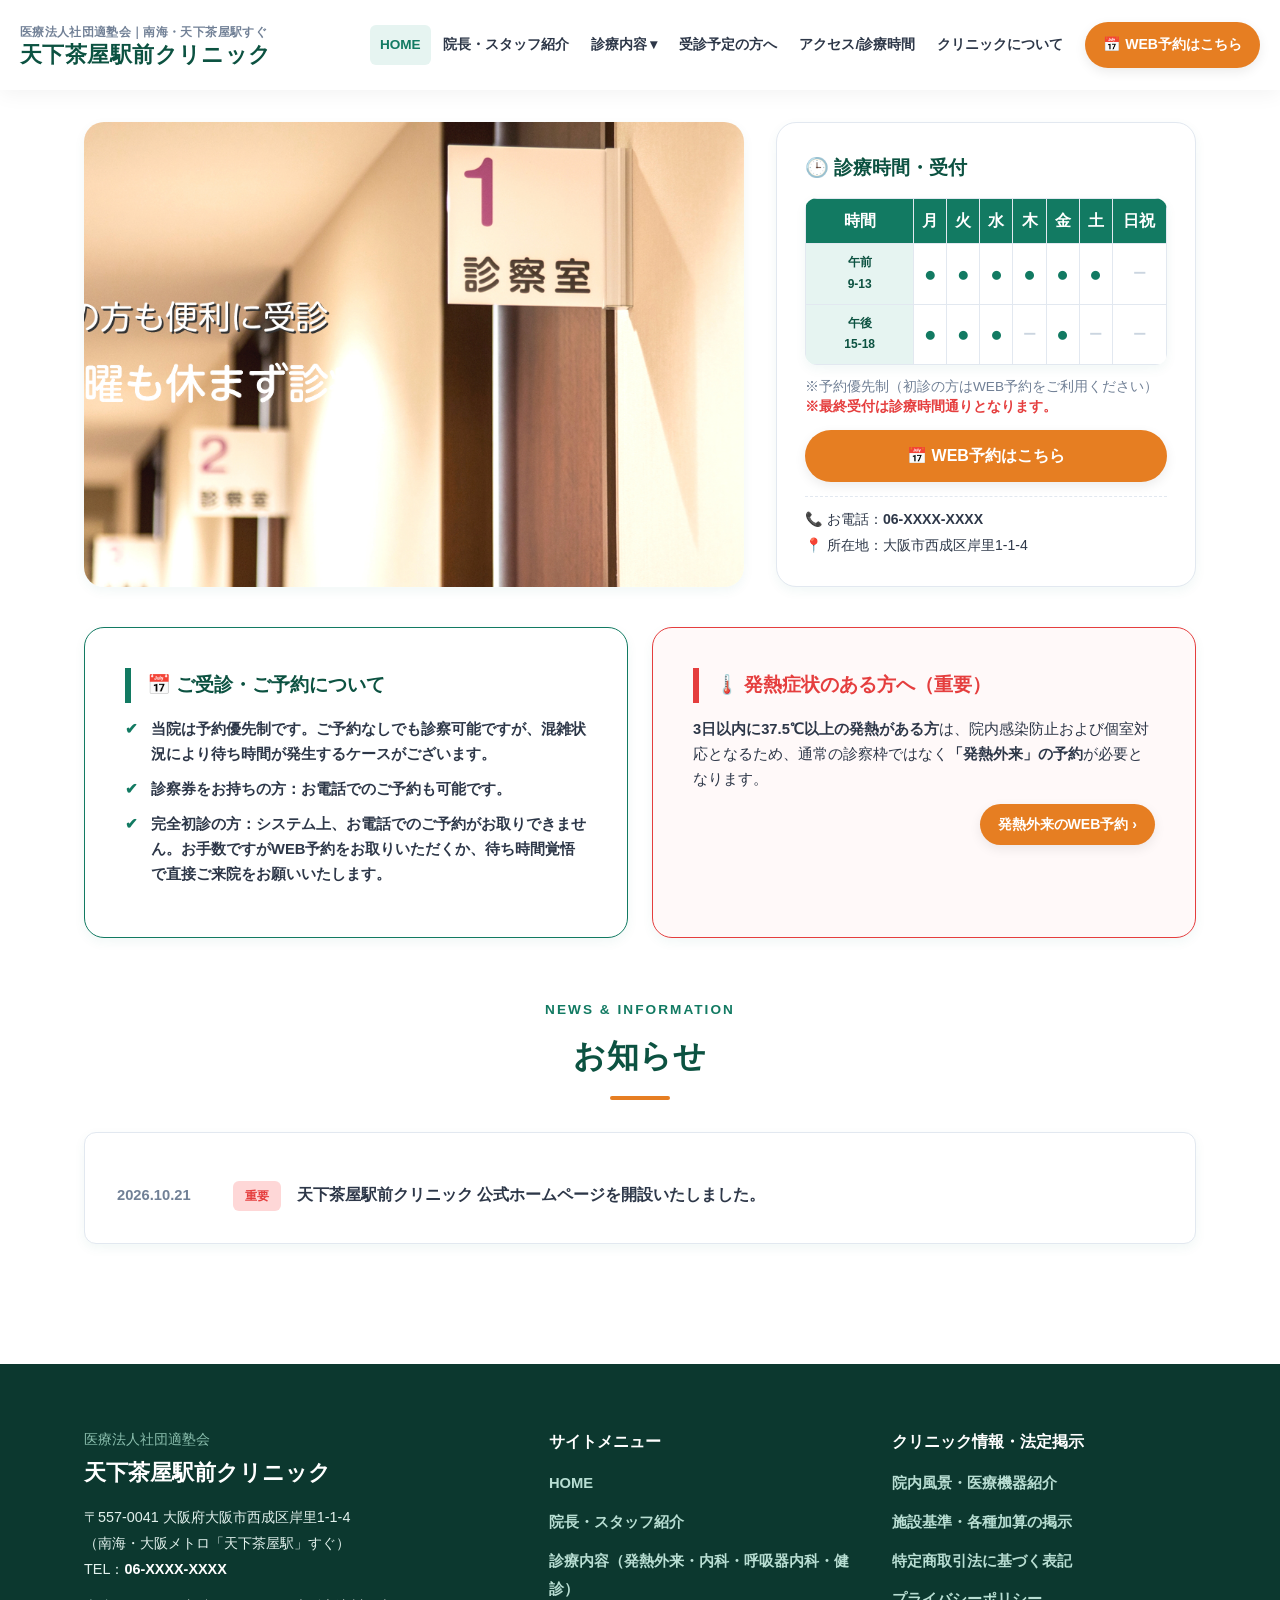
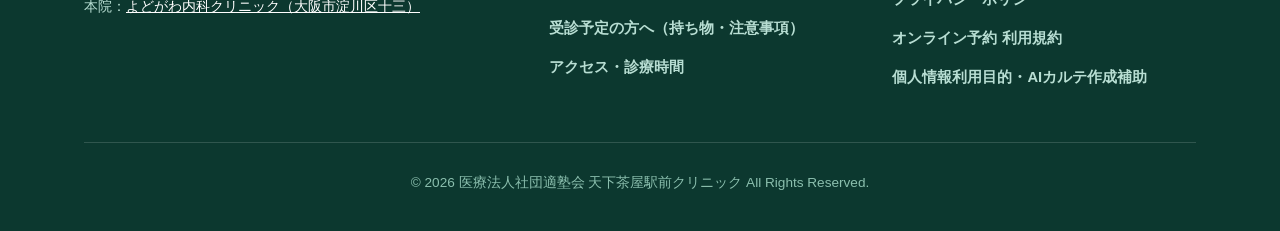
==== index.html @ 71694a51 "初回コミット" ====
<!DOCTYPE html>
<html lang="ja">
<head>
  <meta charset="UTF-8">
  <meta name="viewport" content="width=device-width, initial-scale=1.0">
  <title>天下茶屋駅前クリニック｜大阪市西成区・天下茶屋駅すぐの内科・呼吸器内科・発熱外来</title>
  <meta name="description" content="南海・大阪メトロ「天下茶屋駅」すぐの天下茶屋駅前クリニック（医療法人社団適塾会）。内科・呼吸器内科・発熱外来・生活習慣病・予防接種・健康診断に対応。WEB予約・マイナ保険証対応。">
  <link rel="stylesheet" href="style.css">
  <style>
    .hero-container {
      max-width: var(--max-width);
      margin: 0 auto;
      padding: 32px 24px 20px;
      display: grid;
      grid-template-columns: 1fr 420px;
      gap: 32px;
      align-items: stretch;
    }
    .hero-slideshow-box {
      position: relative;
      width: 100%;
      min-height: 380px;
      border-radius: var(--radius-lg);
      overflow: hidden;
      background-color: #ffffff;
      box-shadow: var(--shadow-sm);
    }
    .hero-bg-slider {
      position: absolute;
      top: 0; left: 0; width: 100%; height: 100%; z-index: 1; opacity: 1 !important;
    }
    .hero-slide {
      position: absolute; top: 0; left: 0; width: 100%; height: 100%; background-size: cover; background-position: center; opacity: 0; transition: opacity 1.2s ease-in-out;
    }
    .hero-slide.is-active { opacity: 1; }
    .hero-info-box {
      background: #fff; border: 1px solid var(--border-color); border-radius: var(--radius-lg); padding: 28px; box-shadow: var(--shadow-sm); display: flex; flex-direction: column; justify-content: space-between;
    }
    @media (max-width: 960px) {
      .hero-container { grid-template-columns: 1fr; padding: 16px 16px 10px; gap: 20px; }
      .hero-slideshow-box { min-height: 260px; }
    }
  </style>
</head>
<body>

  <!-- 共通ヘッダー -->
  <div id="common-header"></div>

  <main>
    <!-- メインビジュアル -->
    <div class="hero-container">
      <div class="hero-slideshow-box">
        <div class="hero-bg-slider" id="hero-slider">
          <div class="hero-slide is-active" style="background-image: url('images/top_image1.jpg');"></div>
          <div class="hero-slide" style="background-image: url('images/top_image2.jpg');"></div>
          <div class="hero-slide" style="background-image: url('images/top_image3.jpg');"></div>
        </div>
      </div>

      <div class="hero-info-box">
        <div class="hero-card-title" style="margin-bottom: 12px;">🕒 診療時間・受付</div>
        
        <div class="schedule-table-wrap" style="margin-bottom: 12px;">
          <table class="schedule-table" style="font-size: 0.8rem;">
            <thead>
              <tr>
                <th style="padding: 8px 4px;">時間</th>
                <th style="padding: 8px 4px;">月</th>
                <th style="padding: 8px 4px;">火</th>
                <th style="padding: 8px 4px;">水</th>
                <th style="padding: 8px 4px;">木</th>
                <th style="padding: 8px 4px;">金</th>
                <th style="padding: 8px 4px;">土</th>
                <th style="padding: 8px 4px;">日祝</th>
              </tr>
            </thead>
            <tbody>
              <tr>
                <th style="padding: 8px 4px; font-size: 0.75rem;">午前<br>9-13</th>
                <td class="schedule-open" style="padding: 6px 2px;">●</td>
                <td class="schedule-open" style="padding: 6px 2px;">●</td>
                <td class="schedule-open" style="padding: 6px 2px;">●</td>
                <td class="schedule-open" style="padding: 6px 2px;">●</td>
                <td class="schedule-open" style="padding: 6px 2px;">●</td>
                <td class="schedule-open" style="padding: 6px 2px;">●</td>
                <td class="schedule-closed" style="padding: 6px 2px;">ー</td>
              </tr>
              <tr>
                <th style="padding: 8px 4px; font-size: 0.75rem;">午後<br>15-18</th>
                <td class="schedule-open" style="padding: 6px 2px;">●</td>
                <td class="schedule-open" style="padding: 6px 2px;">●</td>
                <td class="schedule-open" style="padding: 6px 2px;">●</td>
                <td class="schedule-closed" style="padding: 6px 2px;">ー</td>
                <td class="schedule-open" style="padding: 6px 2px;">●</td>
                <td class="schedule-closed" style="padding: 6px 2px;">ー</td>
                <td class="schedule-closed" style="padding: 6px 2px;">ー</td>
              </tr>
            </tbody>
          </table>
        </div>

        <div style="font-size: 0.85rem; line-height: 1.5; color: var(--text-muted); margin-bottom: 12px;">
          ※予約優先制（初診の方はWEB予約をご利用ください）<br>
          <strong style="color: var(--danger);">※最終受付は診療時間通りとなります。</strong>
        </div>

        <!-- 予約ナビ起動ボタン -->
        <div style="margin-bottom: 14px;">
          <a href="#" class="btn btn-reserve js-open-reserve-navi" style="width: 100%; padding: 12px 0; font-size: 1rem;">📅 WEB予約はこちら</a>
        </div>

        <div style="font-size: 0.88rem; border-top: 1px dashed var(--border-color); padding-top: 10px;">
          📞 お電話：<strong class="js-tel-text">06-XXXX-XXXX</strong><br>
          📍 所在地：大阪市西成区岸里1-1-4
        </div>
      </div>
    </div>

    <!-- 重要なお知らせなど -->
    <section class="section" style="padding-bottom: 20px; padding-top: 20px;">
      <div class="container">
        <div style="display: grid; grid-template-columns: 1fr 1fr; gap: 24px;" class="grid-2">
          <div class="content-block" style="margin-bottom: 0; border-color: var(--primary);">
            <h3 style="font-size: 1.2rem; margin-bottom: 14px;">📅 ご受診・ご予約について</h3>
            <ul class="check-list" style="font-size: 0.92rem; line-height: 1.7;">
              <li>当院は<strong>予約優先制</strong>です。ご予約なしでも診察可能ですが、混雑状況により<strong>待ち時間が発生するケース</strong>がございます。</li>
              <li><strong>診察券をお持ちの方：</strong>お電話でのご予約も可能です。</li>
              <li><strong>完全初診の方：</strong>システム上、お電話でのご予約がお取りできません。お手数ですが<strong>WEB予約をお取りいただくか、待ち時間覚悟で直接ご来院</strong>をお願いいたします。</li>
            </ul>
          </div>

          <div class="content-block" style="margin-bottom: 0; border-color: var(--danger); background-color: #fff9f9;">
            <h3 style="font-size: 1.2rem; margin-bottom: 14px; color: var(--danger); border-left-color: var(--danger);">🌡️ 発熱症状のある方へ（重要）</h3>
            <p style="font-size: 0.92rem; line-height: 1.7; margin-bottom: 12px;">
              <strong>3日以内に37.5℃以上の発熱がある方</strong>は、院内感染防止および個室対応となるため、通常の診察枠ではなく<strong>「発熱外来」の予約</strong>が必要となります。
            </p>
            <div style="text-align: right;">
              <a href="#" class="btn btn-reserve js-open-reserve-navi" style="font-size: 0.88rem; padding: 8px 18px;">発熱外来のWEB予約 ›</a>
            </div>
          </div>
        </div>
      </div>
    </section>

    <!-- お知らせ一覧 -->
    <section class="section" style="padding-top: 40px; padding-bottom: 40px;">
      <div class="container">
        <div class="section-header" style="margin-bottom: 32px;">
          <span class="section-subtitle">NEWS &amp; INFORMATION</span>
          <h2 class="section-title">お知らせ</h2>
        </div>
        <div class="news-box">
          <ul class="news-list">
            <li>
              <span class="news-date">2026.10.21</span>
              <span class="news-tag important">重要</span>
              <span class="news-text">天下茶屋駅前クリニック 公式ホームページを開設いたしました。</span>
            </li>
          </ul>
        </div>
      </div>
    </section>

  </main>

  <div id="common-footer"></div>

  <script>
    document.addEventListener("DOMContentLoaded", () => {
      const slides = document.querySelectorAll(".hero-slide");
      if (slides.length === 0) return;
      let currentIndex = 0;
      setInterval(() => {
        slides[currentIndex].classList.remove("is-active");
        currentIndex = (currentIndex + 1) % slides.length;
        slides[currentIndex].classList.add("is-active");
      }, 5000);
    });
  </script>

  <script src="common.js"></script>
</body>
</html>
---- style.css ----
@charset "UTF-8";

/* ===================================================
   ★ カラー・基本変数の設定
=================================================== */
:root {
  --primary: #127a62;        /* メイン：洗練されたメディカルグリーン */
  --primary-dark: #0c5241;   /* メイン（濃） */
  --primary-light: #e6f4f1;  /* メイン（薄）：背景アクセント */
  --accent: #e67e22;         /* アクセント：WEB予約等のオレンジ */
  --accent-dark: #cf6d17;
  --text-main: #2d3748;      /* 基本文字色 */
  --text-muted: #718096;     /* 補足文字色 */
  --bg-body: #ffffff;
  --bg-gray: #f7fafc;
  --border-color: #e2e8f0;
  --danger: #e53e3e;         
  --shadow-sm: 0 4px 12px rgba(18, 122, 98, 0.06);
  --shadow-md: 0 10px 25px rgba(18, 122, 98, 0.1);
  --radius-md: 12px;
  --radius-lg: 20px;
  --max-width: 1160px;
  --header-height: 90px;
}

/* ===================================================
   リセット・基本タイポグラフィ
=================================================== */
*, *::before, *::after {
  box-sizing: border-box;
  margin: 0;
  padding: 0;
}

html {
  scroll-behavior: smooth;
  scroll-padding-top: calc(var(--header-height) + 20px);
  font-size: 16px;
}

body {
  font-family: "Hiragino Kaku Gothic ProN", "Hiragino Sans", "Yu Gothic", "Meiryo", sans-serif;
  color: var(--text-main);
  background-color: var(--bg-body);
  line-height: 1.8;
  -webkit-font-smoothing: antialiased;
}

a {
  color: var(--primary);
  text-decoration: none;
  transition: all 0.25s ease;
}

a:hover {
  color: var(--primary-dark);
}

ul, ol {
  list-style: none;
}

img {
  max-width: 100%;
  height: auto;
  vertical-align: middle;
}

.container {
  max-width: var(--max-width);
  margin: 0 auto;
  padding: 0 24px;
}

.section {
  padding: 80px 0;
}

.section-gray {
  background-color: var(--bg-gray);
}

/* セクション見出し */
.section-header {
  text-align: center;
  margin-bottom: 56px;
}

.section-title {
  font-size: 2rem;
  font-weight: 800;
  color: var(--primary-dark);
  letter-spacing: 0.03em;
  display: inline-block;
  position: relative;
  padding-bottom: 14px;
}

.section-title::after {
  content: "";
  position: absolute;
  bottom: 0;
  left: 50%;
  transform: translateX(-50%);
  width: 60px;
  height: 4px;
  background-color: var(--accent);
  border-radius: 2px;
}

.section-subtitle {
  display: block;
  font-size: 0.85rem;
  color: var(--primary);
  font-weight: 700;
  letter-spacing: 0.15em;
  margin-bottom: 6px;
  text-transform: uppercase;
}

/* 下層ページ用 ページヒーロー */
.page-hero {
  background: linear-gradient(135deg, #127a62 0%, #0c5241 100%);
  color: #fff;
  padding: 56px 0;
  text-align: center;
  box-shadow: inset 0 -10px 20px rgba(0,0,0,0.05);
}

.page-hero-title {
  font-size: 2.25rem;
  font-weight: 800;
  margin-bottom: 10px;
  letter-spacing: 0.02em;
}

.page-hero-lead {
  color: #e6f4f1;
  font-size: 1rem;
}

/* パンくずリスト */
.breadcrumb {
  background-color: var(--bg-gray);
  padding: 12px 0;
  font-size: 0.88rem;
  border-bottom: 1px solid var(--border-color);
}

.breadcrumb-list {
  display: flex;
  flex-wrap: wrap;
  gap: 8px;
  color: var(--text-muted);
}

.breadcrumb-list li + li::before {
  content: "›";
  margin-right: 8px;
  color: #cbd5e0;
}

/* ===================================================
   リッチヘッダー＆ナビゲーション（文字サイズ・折り返し調整済）
=================================================== */
.site-header {
  position: sticky;
  top: 0;
  z-index: 1000;
  background-color: rgba(255, 255, 255, 0.98);
  box-shadow: 0 4px 20px rgba(0, 0, 0, 0.05);
  height: var(--header-height);
  display: flex;
  align-items: center;
}

.header-inner {
  max-width: 1320px;
  margin: 0 auto;
  padding: 0 20px;
  width: 100%;
  display: flex;
  align-items: center;
  justify-content: space-between;
}

.site-logo a {
  display: flex;
  flex-direction: column;
}

.logo-sub {
  font-size: 0.72rem;
  color: var(--text-muted);
  font-weight: 600;
  letter-spacing: 0.03em;
  white-space: nowrap;
}

.logo-main {
  font-size: 1.35rem;
  font-weight: 800;
  color: var(--primary-dark);
  letter-spacing: 0.02em;
  line-height: 1.2;
  white-space: nowrap;
}

.header-nav {
  display: flex;
  align-items: center;
  gap: 12px;
}

.nav-list {
  display: flex;
  align-items: center;
  gap: 2px;
}

.nav-item {
  position: relative;
}

/* メニュー文字サイズ調整・折り返し防止 */
.nav-link {
  display: block;
  padding: 8px 10px;
  color: var(--text-main);
  font-weight: 700;
  font-size: 0.85rem;
  border-radius: 6px;
  white-space: nowrap; /* 変なところで折り返さないように固定 */
}

.nav-link:hover,
.nav-link.active {
  color: var(--primary);
  background-color: var(--primary-light);
}

/* ドロップダウンメニュー */
.dropdown-menu {
  position: absolute;
  top: 100%;
  left: 0;
  background: #fff;
  min-width: 200px;
  box-shadow: var(--shadow-md);
  border-radius: var(--radius-md);
  border: 1px solid var(--border-color);
  padding: 10px 0;
  opacity: 0;
  visibility: hidden;
  transform: translateY(10px);
  transition: all 0.25s ease;
  z-index: 100;
}

.nav-item:hover .dropdown-menu {
  opacity: 1;
  visibility: visible;
  transform: translateY(0);
}

.dropdown-menu li a {
  display: block;
  padding: 10px 18px;
  font-size: 0.88rem;
  color: var(--text-main);
  font-weight: 600;
  white-space: nowrap;
}

.dropdown-menu li a:hover {
  background-color: var(--primary-light);
  color: var(--primary);
}

/* ヘッダー右側ボタン（背景色を白以外にして区別） */
.header-cta {
  display: flex;
  align-items: center;
  gap: 8px;
}

.btn {
  display: inline-flex;
  align-items: center;
  justify-content: center;
  gap: 6px;
  padding: 10px 18px;
  border-radius: 50px;
  font-weight: 700;
  font-size: 0.88rem;
  cursor: pointer;
  border: none;
  text-align: center;
  transition: all 0.25s ease;
  box-shadow: 0 4px 12px rgba(0,0,0,0.08);
  white-space: nowrap;
}

.btn-reserve {
  background-color: var(--accent);
  color: #fff !important;
}

.btn-reserve:hover {
  background-color: var(--accent-dark);
  transform: translateY(-2px);
  box-shadow: 0 6px 16px rgba(230, 126, 34, 0.3);
}

.btn-primary {
  background-color: var(--primary);
  color: #fff !important;
}

.btn-primary:hover {
  background-color: var(--primary-dark);
  transform: translateY(-2px);
}

.btn-outline {
  /* ご要望を反映し、背景を薄いグリーンにしてヘッダー内でしっかりボタンと分かるように変更 */
  background-color: var(--primary-light);
  color: var(--primary-dark) !important;
  border: 1px solid var(--primary);
  box-shadow: none;
}

.btn-outline:hover {
  background-color: var(--primary);
  color: #fff !important;
}

/* ハンバーガーボタン（スマホ用） */
.hamburger {
  display: none;
  background: none;
  border: none;
  cursor: pointer;
  width: 48px;
  height: 48px;
  position: relative;
  z-index: 1100;
}

.hamburger span {
  display: block;
  width: 28px;
  height: 3px;
  background-color: var(--primary-dark);
  margin: 6px auto;
  transition: all 0.3s ease;
  border-radius: 2px;
}

.hamburger.is-active span:nth-child(1) {
  transform: translateY(9px) rotate(45deg);
}
.hamburger.is-active span:nth-child(2) {
  opacity: 0;
}
.hamburger.is-active span:nth-child(3) {
  transform: translateY(-9px) rotate(-45deg);
}

/* ===================================================
   スライドショー付きヒーローセクション
=================================================== */
.hero-slideshow {
  background: linear-gradient(135deg, #f0f7f5 0%, #e1f1ec 100%);
  padding: 80px 0;
  position: relative;
  overflow: hidden;
  border-bottom: 1px solid var(--border-color);
}

.hero-slideshow .hero-inner {
  position: relative;
  z-index: 2;
  display: grid;
  grid-template-columns: 1.2fr 0.8fr;
  gap: 48px;
  align-items: center;
}

/* 背景スライドショーコンテナ */
.hero-bg-slider {
  position: absolute;
  top: 0;
  left: 0;
  width: 100%;
  height: 100%;
  z-index: 1;
  opacity: 0.2;
}

.hero-slide {
  position: absolute;
  top: 0;
  left: 0;
  width: 100%;
  height: 100%;
  background-size: cover;
  background-position: center;
  opacity: 0;
  transition: opacity 1.2s ease-in-out;
}

.hero-slide.is-active {
  opacity: 1;
}

.hero-badge {
  display: inline-flex;
  align-items: center;
  gap: 6px;
  background-color: var(--primary);
  color: #fff;
  padding: 6px 16px;
  border-radius: 50px;
  font-size: 0.88rem;
  font-weight: 700;
  margin-bottom: 20px;
  box-shadow: var(--shadow-sm);
}

.hero-title {
  font-size: 2.6rem;
  line-height: 1.3;
  color: var(--primary-dark);
  font-weight: 800;
  margin-bottom: 20px;
}

.hero-lead {
  font-size: 1.1rem;
  color: var(--text-main);
  margin-bottom: 32px;
}

.hero-buttons {
  display: flex;
  flex-wrap: wrap;
  gap: 16px;
}

.hero-card {
  background: #fff;
  padding: 32px;
  border-radius: var(--radius-lg);
  box-shadow: var(--shadow-md);
  border-top: 6px solid var(--accent);
}

.hero-card-title {
  font-size: 1.2rem;
  font-weight: 800;
  color: var(--primary-dark);
  margin-bottom: 14px;
  display: flex;
  align-items: center;
  gap: 10px;
}

/* ===================================================
   お知らせボックス
=================================================== */
.news-box {
  background: #fff;
  border: 1px solid var(--border-color);
  border-radius: var(--radius-md);
  padding: 32px;
  box-shadow: var(--shadow-sm);
}

.news-list li {
  display: flex;
  flex-wrap: wrap;
  align-items: baseline;
  gap: 16px;
  padding: 16px 0;
  border-bottom: 1px solid var(--border-color);
}

.news-list li:last-child {
  border-bottom: none;
  padding-bottom: 0;
}

.news-date {
  font-weight: 700;
  color: var(--text-muted);
  font-size: 0.92rem;
  min-width: 100px;
}

.news-tag {
  font-size: 0.78rem;
  font-weight: 700;
  padding: 4px 12px;
  border-radius: 6px;
  background-color: var(--primary-light);
  color: var(--primary-dark);
}

.news-tag.important {
  background-color: #fed7d7;
  color: var(--danger);
}

.news-text {
  flex: 1;
  min-width: 260px;
  font-weight: 600;
}

/* ===================================================
   カードグリッド
=================================================== */
.grid-3 {
  display: grid;
  grid-template-columns: repeat(3, 1fr);
  gap: 28px;
}

.grid-2 {
  display: grid;
  grid-template-columns: repeat(2, 1fr);
  gap: 32px;
}

.card {
  background: #fff;
  border-radius: var(--radius-md);
  border: 1px solid var(--border-color);
  padding: 32px 28px;
  box-shadow: var(--shadow-sm);
  transition: transform 0.3s ease, box-shadow 0.3s ease;
  display: flex;
  flex-direction: column;
  justify-content: space-between;
}

.card:hover {
  transform: translateY(-6px);
  box-shadow: var(--shadow-md);
  border-color: var(--primary);
}

.card-icon {
  width: 60px;
  height: 60px;
  border-radius: 16px;
  background-color: var(--primary-light);
  color: var(--primary);
  display: flex;
  align-items: center;
  justify-content: center;
  font-size: 1.8rem;
  margin-bottom: 20px;
}

.card-title {
  font-size: 1.25rem;
  font-weight: 800;
  color: var(--primary-dark);
  margin-bottom: 12px;
}

.card-text {
  font-size: 0.95rem;
  color: var(--text-muted);
  margin-bottom: 24px;
}

/* ===================================================
   診療時間テーブル
=================================================== */
.schedule-table-wrap {
  overflow-x: auto;
  border-radius: var(--radius-md);
  box-shadow: var(--shadow-sm);
}

.schedule-table {
  width: 100%;
  border-collapse: collapse;
  background: #fff;
  text-align: center;
}

.schedule-table th,
.schedule-table td {
  border: 1px solid var(--border-color);
  padding: 16px 12px;
}

.schedule-table thead th {
  background-color: var(--primary);
  color: #fff;
  font-weight: 700;
  font-size: 1rem;
}

.schedule-table tbody th {
  background-color: var(--primary-light);
  color: var(--primary-dark);
  font-weight: 700;
  width: 30%;
}

.schedule-open {
  color: var(--primary);
  font-weight: 900;
  font-size: 1.3rem;
}

.schedule-closed {
  color: #cbd5e0;
  font-weight: 600;
}

.schedule-note {
  margin-top: 16px;
  font-size: 0.92rem;
  background: #fff;
  padding: 18px 22px;
  border-radius: var(--radius-md);
  border: 1px solid var(--border-color);
  border-left: 5px solid var(--primary);
  box-shadow: var(--shadow-sm);
}

/* ===================================================
   ページ内目次
=================================================== */
.toc-box {
  background: linear-gradient(135deg, var(--primary-light) 0%, #d4ede6 100%);
  border: 1px solid var(--border-color);
  border-radius: var(--radius-lg);
  padding: 32px;
  margin-bottom: 56px;
  box-shadow: var(--shadow-sm);
}

.toc-title {
  font-weight: 800;
  color: var(--primary-dark);
  margin-bottom: 16px;
  font-size: 1.15rem;
}

.toc-list {
  display: grid;
  grid-template-columns: repeat(auto-fit, minmax(260px, 1fr));
  gap: 12px 24px;
}

.toc-list a {
  display: flex;
  align-items: center;
  gap: 10px;
  background: #fff;
  padding: 12px 18px;
  border-radius: 8px;
  font-weight: 700;
  font-size: 0.95rem;
  border: 1px solid var(--border-color);
  box-shadow: 0 2px 5px rgba(0,0,0,0.02);
}

.toc-list a:hover {
  background: var(--primary);
  color: #fff;
  border-color: var(--primary);
}

/* ===================================================
   コンテンツブロック＆タブUI
=================================================== */
.content-block {
  background: #fff;
  border: 1px solid var(--border-color);
  border-radius: var(--radius-lg);
  padding: 40px;
  margin-bottom: 36px;
  box-shadow: var(--shadow-sm);
}

.content-block h3 {
  font-size: 1.45rem;
  color: var(--primary-dark);
  border-left: 6px solid var(--primary);
  padding-left: 16px;
  margin-bottom: 24px;
}

.content-block h4 {
  font-size: 1.12rem;
  color: var(--primary);
  margin: 24px 0 10px;
  font-weight: 700;
}

.check-list li {
  position: relative;
  padding-left: 26px;
  margin-bottom: 10px;
  font-weight: 600;
}

.check-list li::before {
  content: "✔";
  position: absolute;
  left: 0;
  color: var(--primary);
  font-weight: bold;
}

/* タブUI */
.legal-tabs-nav {
  display: flex;
  flex-wrap: wrap;
  gap: 10px;
  margin-bottom: 28px;
}

.legal-tab-btn {
  flex: 1;
  min-width: 180px;
  padding: 14px 16px;
  background: #fff;
  border: 2px solid var(--border-color);
  border-radius: 10px;
  font-weight: 700;
  font-size: 0.92rem;
  color: var(--text-main);
  cursor: pointer;
  transition: all 0.25s ease;
  box-shadow: var(--shadow-sm);
}

.legal-tab-btn:hover {
  border-color: var(--primary);
  color: var(--primary);
}

.legal-tab-btn.is-active {
  background-color: var(--primary);
  border-color: var(--primary);
  color: #fff;
}

.legal-tab-panel {
  display: none;
  background: #fff;
  border: 1px solid var(--border-color);
  border-radius: var(--radius-lg);
  padding: 40px;
  box-shadow: var(--shadow-sm);
}

.legal-tab-panel.is-active {
  display: block;
}

.legal-item {
  padding-bottom: 24px;
  margin-bottom: 24px;
  border-bottom: 1px solid var(--border-color);
}

.legal-item:last-child {
  border-bottom: none;
  margin-bottom: 0;
  padding-bottom: 0;
}

.legal-item h4 {
  font-size: 1.1rem;
  color: var(--primary-dark);
  background: var(--primary-light);
  padding: 10px 16px;
  border-radius: 8px;
  margin-bottom: 12px;
}

/* ダミー画像プレースホルダー */
.img-placeholder {
  background: linear-gradient(135deg, var(--primary-light) 0%, #ccebe3 100%);
  border: 2px dashed #7bbcae;
  border-radius: var(--radius-md);
  min-height: 240px;
  display: flex;
  flex-direction: column;
  align-items: center;
  justify-content: center;
  color: var(--primary-dark);
  padding: 24px;
  text-align: center;
  overflow: hidden;
  box-shadow: inset 0 2px 8px rgba(0,0,0,0.03);
}

/* Google Map */
.map-wrap {
  width: 100%;
  height: 400px;
  border-radius: var(--radius-md);
  overflow: hidden;
  border: 1px solid var(--border-color);
  box-shadow: var(--shadow-sm);
}

.map-wrap iframe {
  width: 100%;
  height: 100%;
  border: 0;
}

/* ===================================================
   フッター
=================================================== */
.site-footer {
  background-color: #0c382f;
  color: #e2f1ed;
  padding: 64px 0 36px;
  margin-top: 80px;
}

.footer-grid {
  display: grid;
  grid-template-columns: 1.4fr 1fr 1fr;
  gap: 40px;
  margin-bottom: 40px;
}

.footer-title {
  font-size: 1.4rem;
  font-weight: 800;
  color: #fff;
  margin-bottom: 12px;
}

.footer-links li {
  margin-bottom: 10px;
}

.footer-links a {
  color: #b8ded3;
  font-size: 0.92rem;
  font-weight: 600;
}

.footer-links a:hover {
  color: #fff;
  text-decoration: underline;
}

.footer-bottom {
  border-top: 1px solid rgba(255, 255, 255, 0.15);
  padding-top: 28px;
  text-align: center;
  font-size: 0.85rem;
  color: #8bbfae;
}

/* ===================================================
   スマホ用 下部固定バー（2分割：電話・WEB予約）
=================================================== */
.mobile-fixed-bar {
  display: none;
  position: fixed;
  bottom: 0;
  left: 0;
  width: 100%;
  z-index: 1050;
  background: #fff;
  box-shadow: 0 -4px 20px rgba(0, 0, 0, 0.15);
  grid-template-columns: repeat(2, 1fr);
  height: 68px;
}

.mobile-bar-btn {
  display: flex;
  flex-direction: column;
  align-items: center;
  justify-content: center;
  font-size: 0.85rem;
  font-weight: 800;
  color: #fff !important;
  text-align: center;
  line-height: 1.2;
}

.mobile-bar-tel {
  background-color: var(--primary);
}
.mobile-bar-reserve {
  background-color: var(--accent);
}

.mobile-bar-icon {
  font-size: 1.25rem;
  margin-bottom: 2px;
}

/* ===================================================
   レスポンシブ設定
=================================================== */
@media (max-width: 960px) {
  .hamburger {
    display: block;
  }

  .header-cta-desktop {
    display: none;
  }

  .header-nav {
    position: fixed;
    top: var(--header-height);
    left: 0;
    width: 100%;
    height: calc(100vh - var(--header-height));
    background: #fff;
    flex-direction: column;
    align-items: stretch;
    padding: 28px 24px 100px;
    overflow-y: auto;
    transform: translateX(100%);
    transition: transform 0.3s ease;
    box-shadow: -6px 0 20px rgba(0, 0, 0, 0.1);
  }

  .header-nav.is-open {
    transform: translateX(0);
  }

  .nav-list {
    flex-direction: column;
    align-items: stretch;
    gap: 0;
  }

  .nav-link {
    padding: 16px 12px;
    border-bottom: 1px solid var(--border-color);
    border-radius: 0;
    font-size: 1.05rem;
    white-space: normal;
  }

  .dropdown-menu {
    position: static;
    opacity: 1;
    visibility: visible;
    transform: none;
    box-shadow: none;
    border: none;
    background: var(--bg-gray);
    padding-left: 20px;
  }

  .hero-slideshow .hero-inner,
  .grid-3,
  .grid-2,
  .footer-grid,
  .staff-grid {
    grid-template-columns: 1fr;
  }

  .hero-slideshow {
    padding: 50px 0;
  }

  .hero-title {
    font-size: 2rem;
  }

  .section {
    padding: 60px 0;
  }

  .content-block,
  .legal-tab-panel {
    padding: 28px 20px;
  }

  .mobile-fixed-bar {
    display: grid;
  }

  body {
    padding-bottom: 68px;
  }
}

/* ===================================================
   予約ナビモーダル用 スタイリッシュボタン
=================================================== */
.navi-option-btn {
  display: block;
  width: 100%;
  padding: 18px 24px;
  background-color: #ffffff;
  border: 1px solid #cbd5e0;
  border-radius: 12px;
  font-weight: 700;
  font-size: 1.05rem;
  color: #2d3748;
  text-align: left;
  cursor: pointer;
  transition: all 0.25s cubic-bezier(0.16, 1, 0.3, 1);
  box-shadow: 0 2px 8px rgba(0, 0, 0, 0.02);
}

.navi-option-btn:hover {
  background-color: #127a62; /* ポイントすると綺麗なメディカルグリーンに変化 */
  border-color: #127a62;
  color: #ffffff;
  transform: translateY(-3px); /* フワッと浮き上がる */
  box-shadow: 0 10px 20px rgba(18, 122, 98, 0.2);
}

.navi-option-btn.primary {
  background-color: #e6f4f1;
  border-color: #127a62;
  color: #0c5241;
}

.navi-option-btn.primary:hover {
  background-color: #127a62;
  color: #ffffff;
}
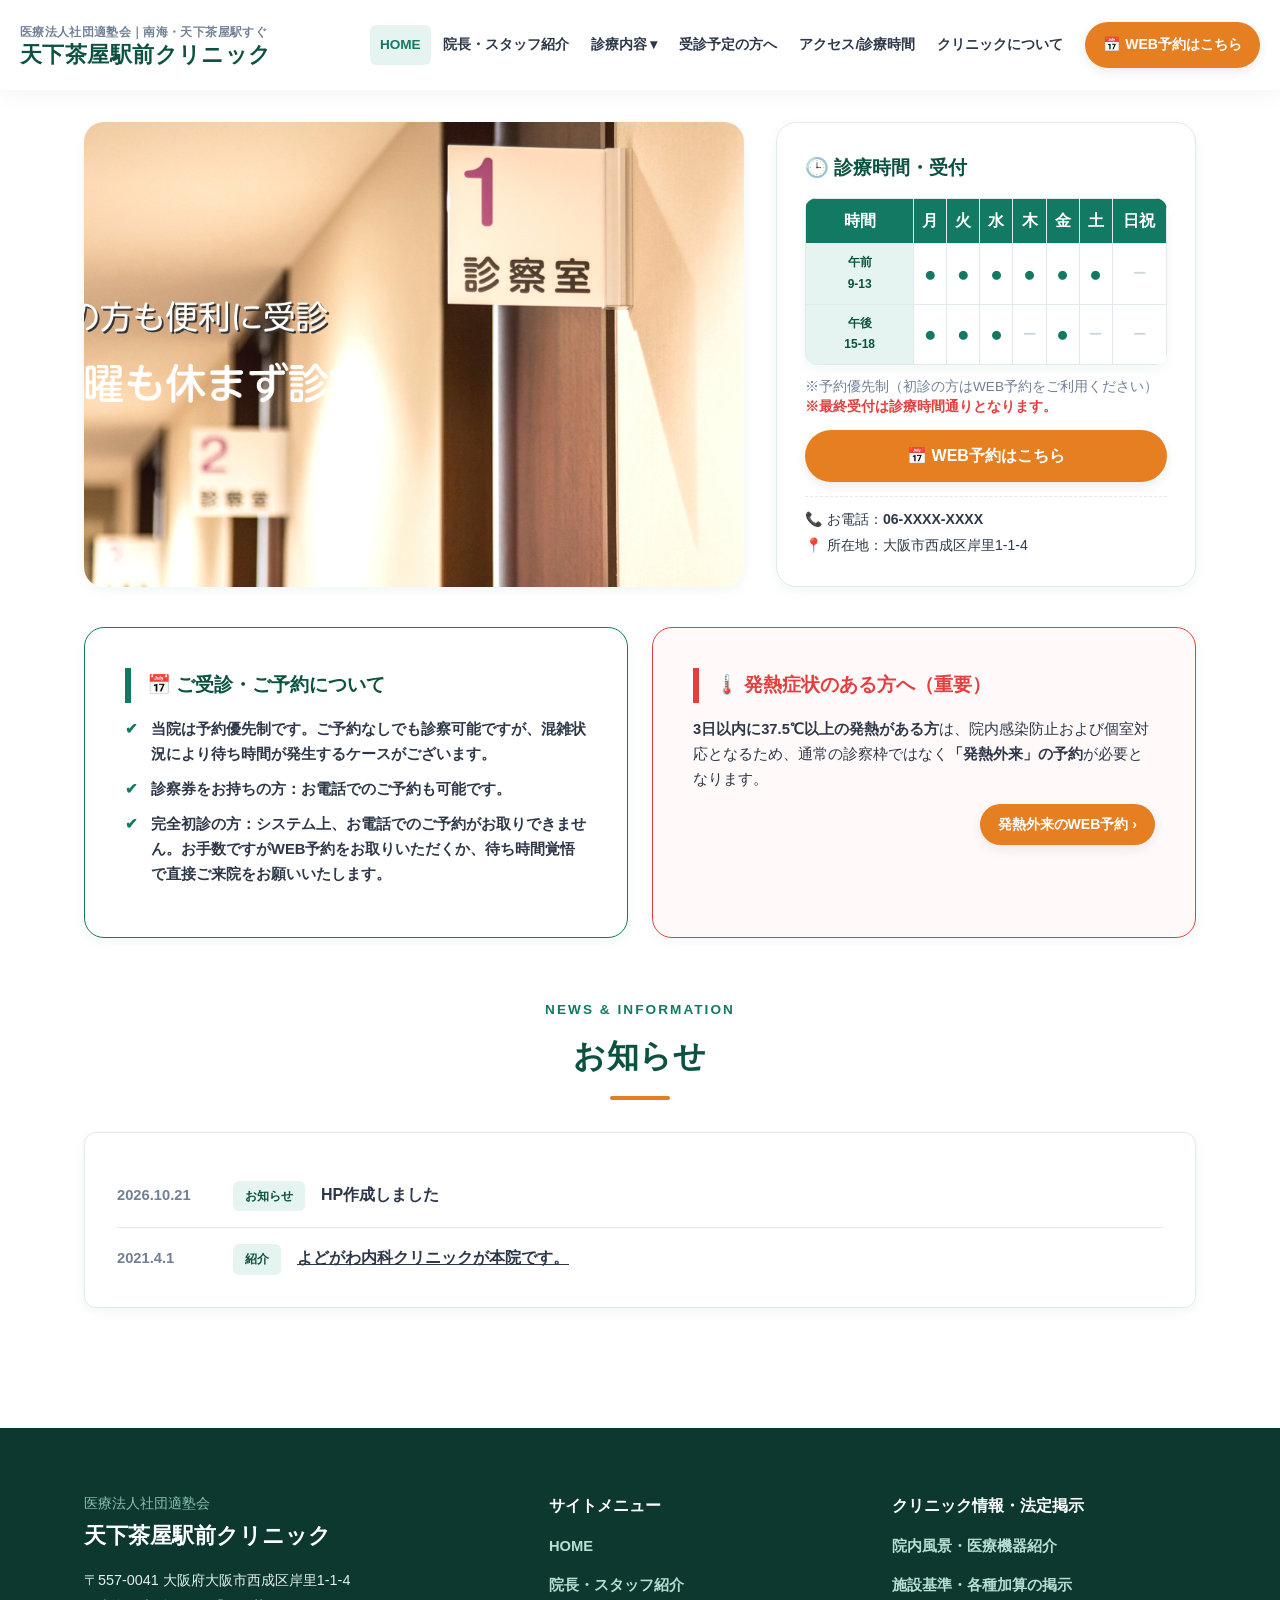
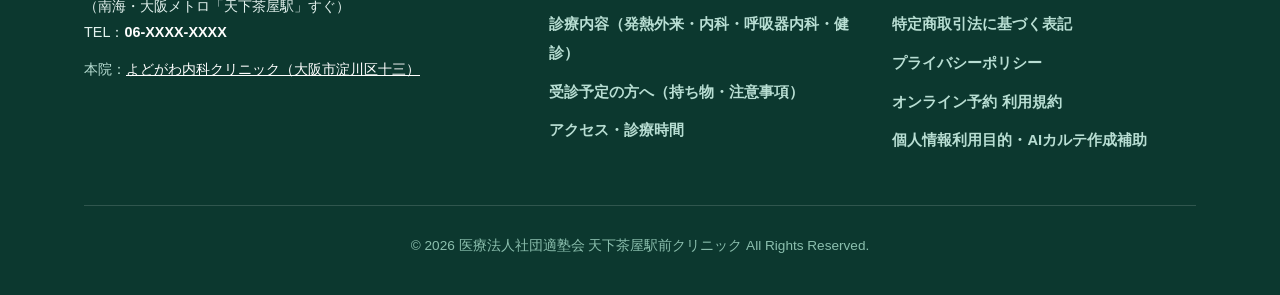
==== commit 93d2ceee: "2026年10月21日の時点で暫定" ====
--- a/index.html
+++ b/index.html
@@ -143,7 +143,7 @@
       </div>
     </section>
 
-    <!-- お知らせ一覧 -->
+    <!-- お知らせ一覧（CSVから自動読み込み） -->
     <section class="section" style="padding-top: 40px; padding-bottom: 40px;">
       <div class="container">
         <div class="section-header" style="margin-bottom: 32px;">
@@ -151,12 +151,8 @@
           <h2 class="section-title">お知らせ</h2>
         </div>
         <div class="news-box">
-          <ul class="news-list">
-            <li>
-              <span class="news-date">2026.10.21</span>
-              <span class="news-tag important">重要</span>
-              <span class="news-text">天下茶屋駅前クリニック 公式ホームページを開設いたしました。</span>
-            </li>
+          <ul class="news-list" id="news-list-container">
+            <li><span class="news-text" style="text-align: center; color: var(--text-muted);">読み込み中...</span></li>
           </ul>
         </div>
       </div>
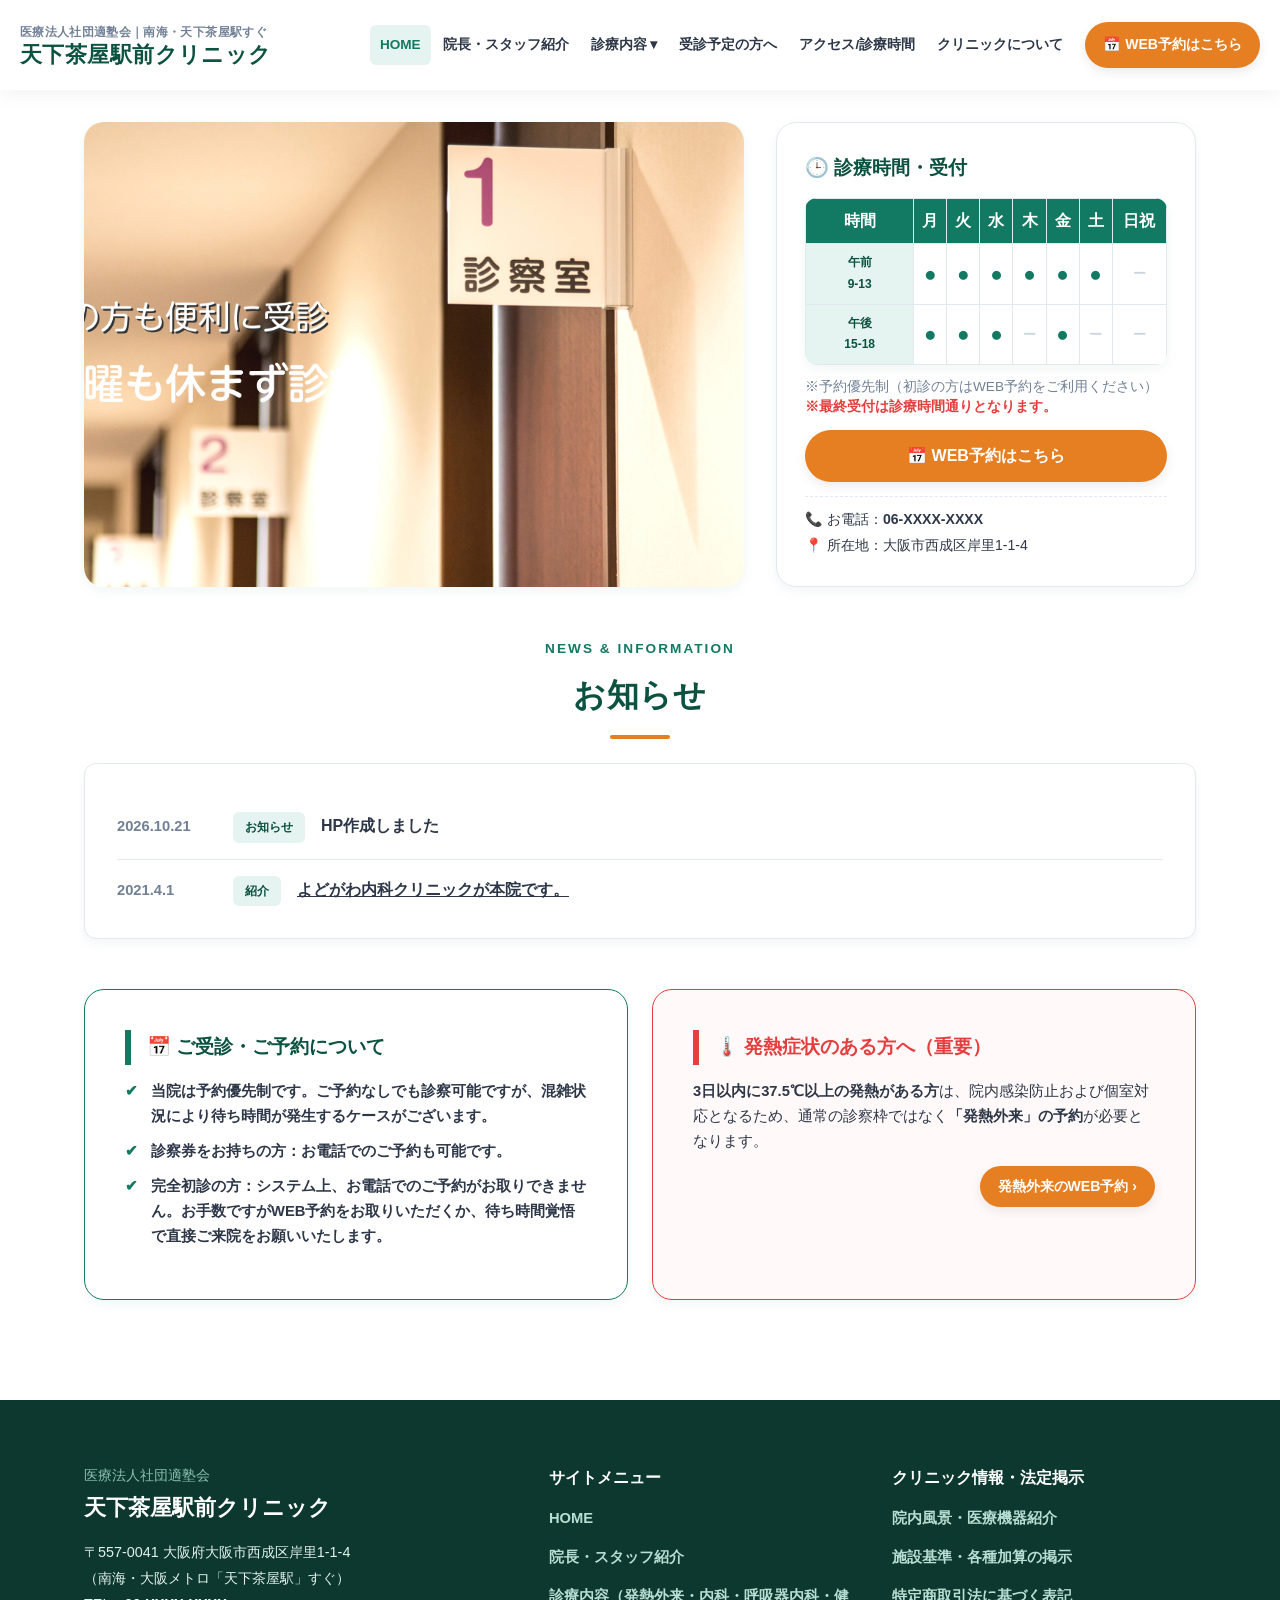
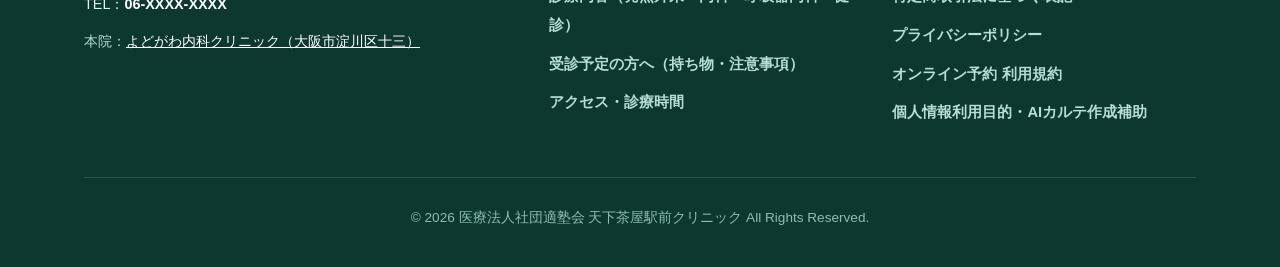
==== commit 1cbef33b: "スマホ表示修正" ====
--- a/index.html
+++ b/index.html
@@ -39,6 +39,10 @@
     @media (max-width: 960px) {
       .hero-container { grid-template-columns: 1fr; padding: 16px 16px 10px; gap: 20px; }
       .hero-slideshow-box { min-height: 260px; }
+      /* スマホ版のときだけフッター（濃い緑色の部分）を非表示にする */
+      .site-footer {
+        display: none !important;
+      }
     }
   </style>
 </head>
@@ -48,7 +52,7 @@
   <div id="common-header"></div>
 
   <main>
-    <!-- メインビジュアル -->
+    <!-- メインビジュアル（画像部分） -->
     <div class="hero-container">
       <div class="hero-slideshow-box">
         <div class="hero-bg-slider" id="hero-slider">
@@ -58,6 +62,7 @@
         </div>
       </div>
 
+      <!-- 右側のサイドエリア（スマホでは画像の下に配置されます） -->
       <div class="hero-info-box">
         <div class="hero-card-title" style="margin-bottom: 12px;">🕒 診療時間・受付</div>
         
@@ -117,10 +122,25 @@
       </div>
     </div>
 
-    <!-- 重要なお知らせなど -->
+    <!-- お知らせ一覧（画像の下・診療時間の上に配置） -->
+    <section class="section" style="padding-top: 30px; padding-bottom: 30px;">
+      <div class="container">
+        <div class="section-header" style="margin-bottom: 24px;">
+          <span class="section-subtitle">NEWS &amp; INFORMATION</span>
+          <h2 class="section-title">お知らせ</h2>
+        </div>
+        <div class="news-box">
+          <ul class="news-list" id="news-list-container">
+            <li><span class="news-text" style="text-align: center; color: var(--text-muted);">読み込み中...</span></li>
+          </ul>
+        </div>
+      </div>
+    </section>
+
+    <!-- ご受診・ご予約について ＆ 発熱症状のある方へ（PCでは横並び、スマホでは縦並びに自動切替） -->
     <section class="section" style="padding-bottom: 20px; padding-top: 20px;">
       <div class="container">
-        <div style="display: grid; grid-template-columns: 1fr 1fr; gap: 24px;" class="grid-2">
+        <div class="grid-2" style="gap: 24px;">
           <div class="content-block" style="margin-bottom: 0; border-color: var(--primary);">
             <h3 style="font-size: 1.2rem; margin-bottom: 14px;">📅 ご受診・ご予約について</h3>
             <ul class="check-list" style="font-size: 0.92rem; line-height: 1.7;">
@@ -143,23 +163,9 @@
       </div>
     </section>
 
-    <!-- お知らせ一覧（CSVから自動読み込み） -->
-    <section class="section" style="padding-top: 40px; padding-bottom: 40px;">
-      <div class="container">
-        <div class="section-header" style="margin-bottom: 32px;">
-          <span class="section-subtitle">NEWS &amp; INFORMATION</span>
-          <h2 class="section-title">お知らせ</h2>
-        </div>
-        <div class="news-box">
-          <ul class="news-list" id="news-list-container">
-            <li><span class="news-text" style="text-align: center; color: var(--text-muted);">読み込み中...</span></li>
-          </ul>
-        </div>
-      </div>
-    </section>
-
   </main>
 
+  <!-- 共通フッター（スマホではCSSにより非表示になります） -->
   <div id="common-footer"></div>
 
   <script>
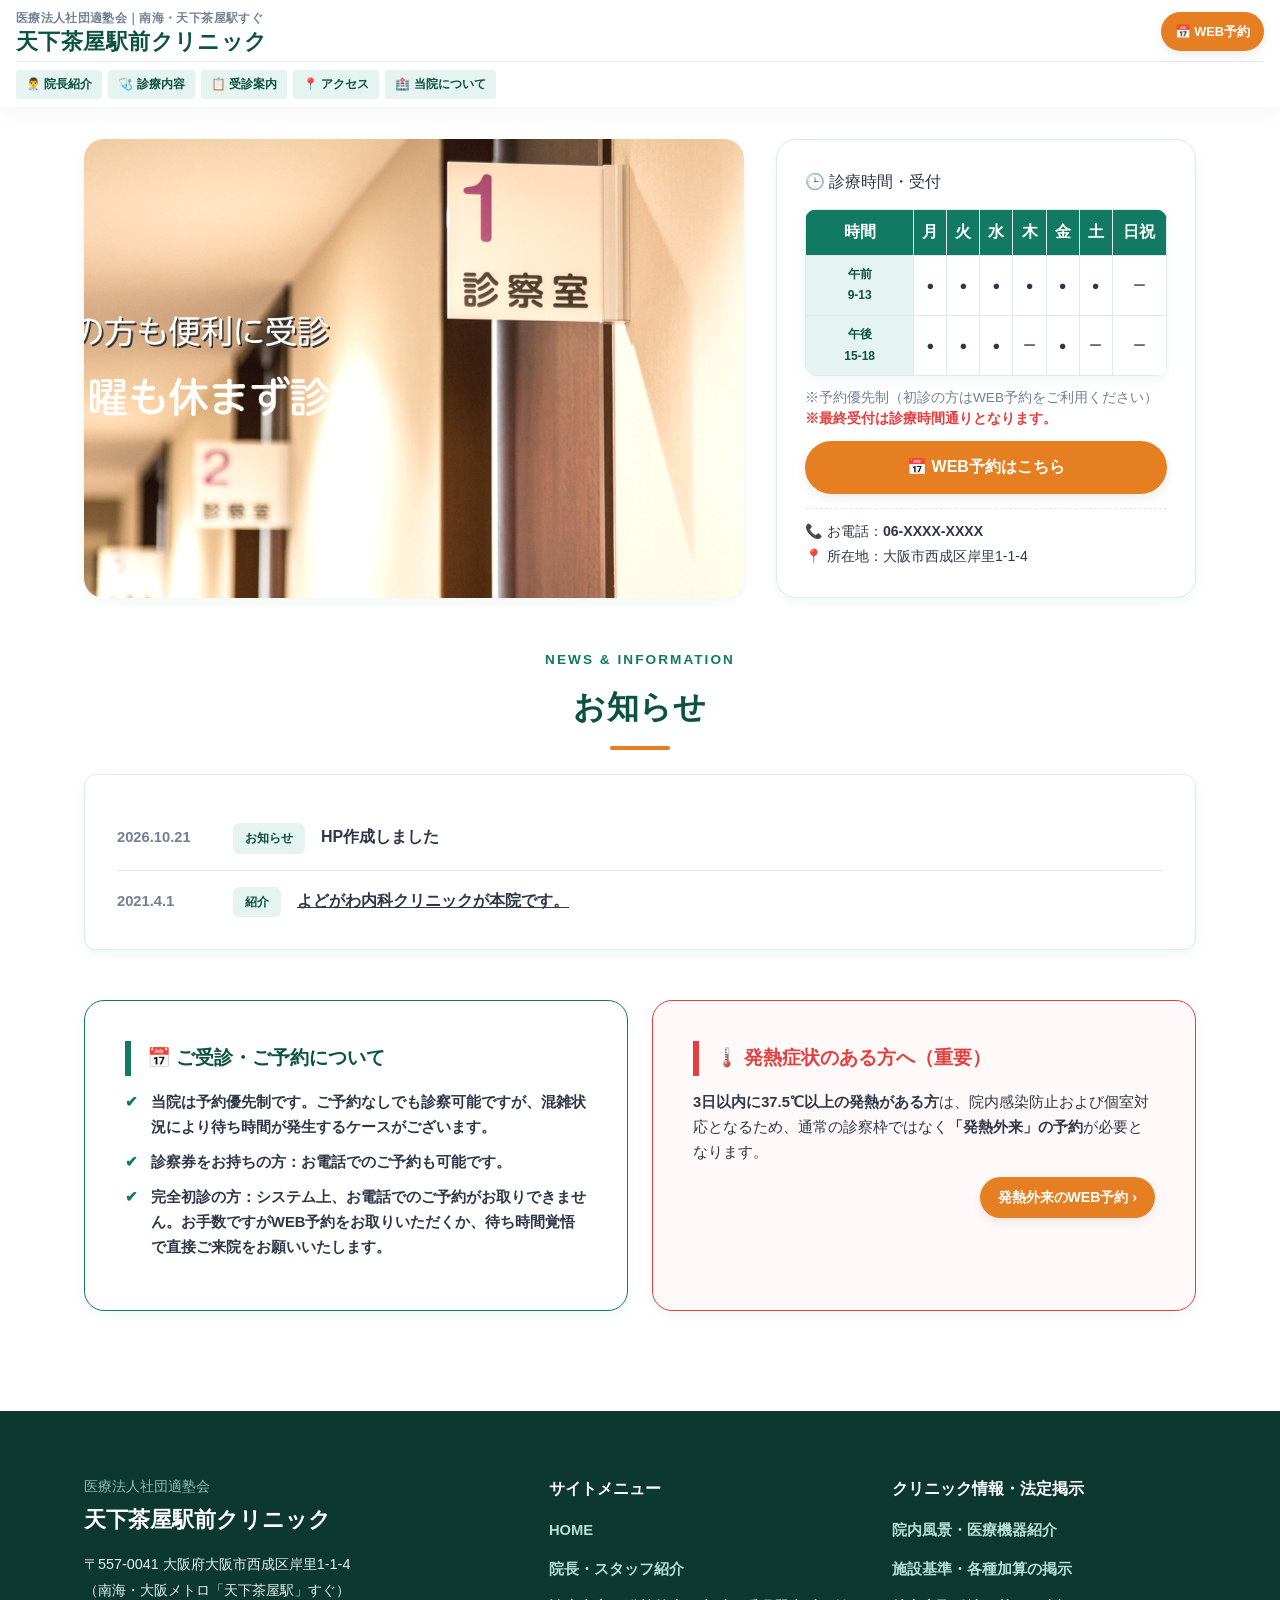
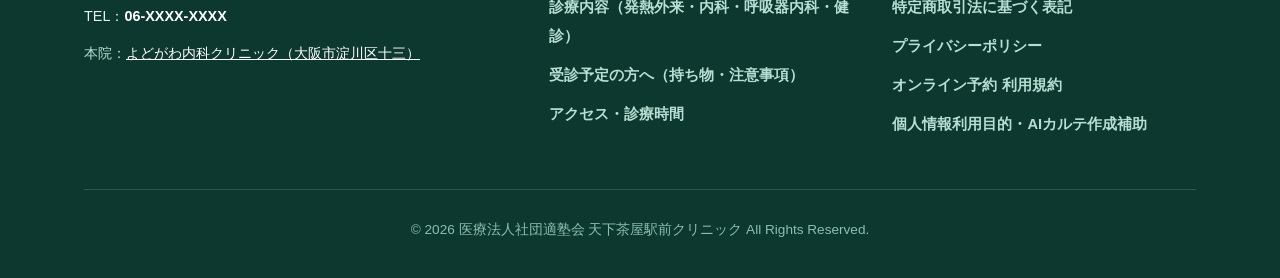
==== commit 5a5c1512: "スマホ最適化" ====
--- a/index.html
+++ b/index.html
@@ -39,10 +39,6 @@
     @media (max-width: 960px) {
       .hero-container { grid-template-columns: 1fr; padding: 16px 16px 10px; gap: 20px; }
       .hero-slideshow-box { min-height: 260px; }
-      /* スマホ版のときだけフッター（濃い緑色の部分）を非表示にする */
-      .site-footer {
-        display: none !important;
-      }
     }
   </style>
 </head>
@@ -165,7 +161,7 @@
 
   </main>
 
-  <!-- 共通フッター（スマホではCSSにより非表示になります） -->
+  <!-- 共通フッター -->
   <div id="common-footer"></div>
 
   <script>
--- a/style.css
+++ b/style.css
@@ -161,7 +161,7 @@
 }
 
 /* ===================================================
-   リッチヘッダー＆ナビゲーション（文字サイズ・折り返し調整済）
+   リッチヘッダー＆ナビゲーション
 =================================================== */
 .site-header {
   position: sticky;
@@ -169,7 +169,7 @@
   z-index: 1000;
   background-color: rgba(255, 255, 255, 0.98);
   box-shadow: 0 4px 20px rgba(0, 0, 0, 0.05);
-  height: var(--header-height);
+  min-height: var(--header-height);
   display: flex;
   align-items: center;
 }
@@ -222,7 +222,6 @@
   position: relative;
 }
 
-/* メニュー文字サイズ調整・折り返し防止 */
 .nav-link {
   display: block;
   padding: 8px 10px;
@@ -230,7 +229,7 @@
   font-weight: 700;
   font-size: 0.85rem;
   border-radius: 6px;
-  white-space: nowrap; /* 変なところで折り返さないように固定 */
+  white-space: nowrap;
 }
 
 .nav-link:hover,
@@ -239,7 +238,6 @@
   background-color: var(--primary-light);
 }
 
-/* ドロップダウンメニュー */
 .dropdown-menu {
   position: absolute;
   top: 100%;
@@ -277,7 +275,6 @@
   color: var(--primary);
 }
 
-/* ヘッダー右側ボタン（背景色を白以外にして区別） */
 .header-cta {
   display: flex;
   align-items: center;
@@ -322,204 +319,8 @@
   transform: translateY(-2px);
 }
 
-.btn-outline {
-  /* ご要望を反映し、背景を薄いグリーンにしてヘッダー内でしっかりボタンと分かるように変更 */
-  background-color: var(--primary-light);
-  color: var(--primary-dark) !important;
-  border: 1px solid var(--primary);
-  box-shadow: none;
-}
-
-.btn-outline:hover {
-  background-color: var(--primary);
-  color: #fff !important;
-}
-
-/* ハンバーガーボタン（スマホ用） */
-.hamburger {
-  display: none;
-  background: none;
-  border: none;
-  cursor: pointer;
-  width: 48px;
-  height: 48px;
-  position: relative;
-  z-index: 1100;
-}
-
-.hamburger span {
-  display: block;
-  width: 28px;
-  height: 3px;
-  background-color: var(--primary-dark);
-  margin: 6px auto;
-  transition: all 0.3s ease;
-  border-radius: 2px;
-}
-
-.hamburger.is-active span:nth-child(1) {
-  transform: translateY(9px) rotate(45deg);
-}
-.hamburger.is-active span:nth-child(2) {
-  opacity: 0;
-}
-.hamburger.is-active span:nth-child(3) {
-  transform: translateY(-9px) rotate(-45deg);
-}
-
-/* ===================================================
-   スライドショー付きヒーローセクション
-=================================================== */
-.hero-slideshow {
-  background: linear-gradient(135deg, #f0f7f5 0%, #e1f1ec 100%);
-  padding: 80px 0;
-  position: relative;
-  overflow: hidden;
-  border-bottom: 1px solid var(--border-color);
-}
-
-.hero-slideshow .hero-inner {
-  position: relative;
-  z-index: 2;
-  display: grid;
-  grid-template-columns: 1.2fr 0.8fr;
-  gap: 48px;
-  align-items: center;
-}
-
-/* 背景スライドショーコンテナ */
-.hero-bg-slider {
-  position: absolute;
-  top: 0;
-  left: 0;
-  width: 100%;
-  height: 100%;
-  z-index: 1;
-  opacity: 0.2;
-}
-
-.hero-slide {
-  position: absolute;
-  top: 0;
-  left: 0;
-  width: 100%;
-  height: 100%;
-  background-size: cover;
-  background-position: center;
-  opacity: 0;
-  transition: opacity 1.2s ease-in-out;
-}
-
-.hero-slide.is-active {
-  opacity: 1;
-}
-
-.hero-badge {
-  display: inline-flex;
-  align-items: center;
-  gap: 6px;
-  background-color: var(--primary);
-  color: #fff;
-  padding: 6px 16px;
-  border-radius: 50px;
-  font-size: 0.88rem;
-  font-weight: 700;
-  margin-bottom: 20px;
-  box-shadow: var(--shadow-sm);
-}
-
-.hero-title {
-  font-size: 2.6rem;
-  line-height: 1.3;
-  color: var(--primary-dark);
-  font-weight: 800;
-  margin-bottom: 20px;
-}
-
-.hero-lead {
-  font-size: 1.1rem;
-  color: var(--text-main);
-  margin-bottom: 32px;
-}
-
-.hero-buttons {
-  display: flex;
-  flex-wrap: wrap;
-  gap: 16px;
-}
-
-.hero-card {
-  background: #fff;
-  padding: 32px;
-  border-radius: var(--radius-lg);
-  box-shadow: var(--shadow-md);
-  border-top: 6px solid var(--accent);
-}
-
-.hero-card-title {
-  font-size: 1.2rem;
-  font-weight: 800;
-  color: var(--primary-dark);
-  margin-bottom: 14px;
-  display: flex;
-  align-items: center;
-  gap: 10px;
-}
-
-/* ===================================================
-   お知らせボックス
-=================================================== */
-.news-box {
-  background: #fff;
-  border: 1px solid var(--border-color);
-  border-radius: var(--radius-md);
-  padding: 32px;
-  box-shadow: var(--shadow-sm);
-}
-
-.news-list li {
-  display: flex;
-  flex-wrap: wrap;
-  align-items: baseline;
-  gap: 16px;
-  padding: 16px 0;
-  border-bottom: 1px solid var(--border-color);
-}
-
-.news-list li:last-child {
-  border-bottom: none;
-  padding-bottom: 0;
-}
-
-.news-date {
-  font-weight: 700;
-  color: var(--text-muted);
-  font-size: 0.92rem;
-  min-width: 100px;
-}
-
-.news-tag {
-  font-size: 0.78rem;
-  font-weight: 700;
-  padding: 4px 12px;
-  border-radius: 6px;
-  background-color: var(--primary-light);
-  color: var(--primary-dark);
-}
-
-.news-tag.important {
-  background-color: #fed7d7;
-  color: var(--danger);
-}
-
-.news-text {
-  flex: 1;
-  min-width: 260px;
-  font-weight: 600;
-}
-
-/* ===================================================
-   カードグリッド
+/* ===================================================
+   カードグリッド等
 =================================================== */
 .grid-3 {
   display: grid;
@@ -533,48 +334,11 @@
   gap: 32px;
 }
 
-.card {
-  background: #fff;
-  border-radius: var(--radius-md);
-  border: 1px solid var(--border-color);
-  padding: 32px 28px;
-  box-shadow: var(--shadow-sm);
-  transition: transform 0.3s ease, box-shadow 0.3s ease;
-  display: flex;
-  flex-direction: column;
-  justify-content: space-between;
-}
-
-.card:hover {
-  transform: translateY(-6px);
-  box-shadow: var(--shadow-md);
-  border-color: var(--primary);
-}
-
-.card-icon {
-  width: 60px;
-  height: 60px;
-  border-radius: 16px;
-  background-color: var(--primary-light);
-  color: var(--primary);
-  display: flex;
-  align-items: center;
-  justify-content: center;
-  font-size: 1.8rem;
-  margin-bottom: 20px;
-}
-
-.card-title {
-  font-size: 1.25rem;
-  font-weight: 800;
-  color: var(--primary-dark);
-  margin-bottom: 12px;
-}
-
-.card-text {
-  font-size: 0.95rem;
-  color: var(--text-muted);
-  margin-bottom: 24px;
+.staff-grid {
+  display: grid;
+  grid-template-columns: 280px 1fr;
+  gap: 36px;
+  align-items: center;
 }
 
 /* ===================================================
@@ -613,74 +377,8 @@
   width: 30%;
 }
 
-.schedule-open {
-  color: var(--primary);
-  font-weight: 900;
-  font-size: 1.3rem;
-}
-
-.schedule-closed {
-  color: #cbd5e0;
-  font-weight: 600;
-}
-
-.schedule-note {
-  margin-top: 16px;
-  font-size: 0.92rem;
-  background: #fff;
-  padding: 18px 22px;
-  border-radius: var(--radius-md);
-  border: 1px solid var(--border-color);
-  border-left: 5px solid var(--primary);
-  box-shadow: var(--shadow-sm);
-}
-
-/* ===================================================
-   ページ内目次
-=================================================== */
-.toc-box {
-  background: linear-gradient(135deg, var(--primary-light) 0%, #d4ede6 100%);
-  border: 1px solid var(--border-color);
-  border-radius: var(--radius-lg);
-  padding: 32px;
-  margin-bottom: 56px;
-  box-shadow: var(--shadow-sm);
-}
-
-.toc-title {
-  font-weight: 800;
-  color: var(--primary-dark);
-  margin-bottom: 16px;
-  font-size: 1.15rem;
-}
-
-.toc-list {
-  display: grid;
-  grid-template-columns: repeat(auto-fit, minmax(260px, 1fr));
-  gap: 12px 24px;
-}
-
-.toc-list a {
-  display: flex;
-  align-items: center;
-  gap: 10px;
-  background: #fff;
-  padding: 12px 18px;
-  border-radius: 8px;
-  font-weight: 700;
-  font-size: 0.95rem;
-  border: 1px solid var(--border-color);
-  box-shadow: 0 2px 5px rgba(0,0,0,0.02);
-}
-
-.toc-list a:hover {
-  background: var(--primary);
-  color: #fff;
-  border-color: var(--primary);
-}
-
-/* ===================================================
-   コンテンツブロック＆タブUI
+/* ===================================================
+   コンテンツブロック
 =================================================== */
 .content-block {
   background: #fff;
@@ -699,13 +397,6 @@
   margin-bottom: 24px;
 }
 
-.content-block h4 {
-  font-size: 1.12rem;
-  color: var(--primary);
-  margin: 24px 0 10px;
-  font-weight: 700;
-}
-
 .check-list li {
   position: relative;
   padding-left: 26px;
@@ -721,107 +412,6 @@
   font-weight: bold;
 }
 
-/* タブUI */
-.legal-tabs-nav {
-  display: flex;
-  flex-wrap: wrap;
-  gap: 10px;
-  margin-bottom: 28px;
-}
-
-.legal-tab-btn {
-  flex: 1;
-  min-width: 180px;
-  padding: 14px 16px;
-  background: #fff;
-  border: 2px solid var(--border-color);
-  border-radius: 10px;
-  font-weight: 700;
-  font-size: 0.92rem;
-  color: var(--text-main);
-  cursor: pointer;
-  transition: all 0.25s ease;
-  box-shadow: var(--shadow-sm);
-}
-
-.legal-tab-btn:hover {
-  border-color: var(--primary);
-  color: var(--primary);
-}
-
-.legal-tab-btn.is-active {
-  background-color: var(--primary);
-  border-color: var(--primary);
-  color: #fff;
-}
-
-.legal-tab-panel {
-  display: none;
-  background: #fff;
-  border: 1px solid var(--border-color);
-  border-radius: var(--radius-lg);
-  padding: 40px;
-  box-shadow: var(--shadow-sm);
-}
-
-.legal-tab-panel.is-active {
-  display: block;
-}
-
-.legal-item {
-  padding-bottom: 24px;
-  margin-bottom: 24px;
-  border-bottom: 1px solid var(--border-color);
-}
-
-.legal-item:last-child {
-  border-bottom: none;
-  margin-bottom: 0;
-  padding-bottom: 0;
-}
-
-.legal-item h4 {
-  font-size: 1.1rem;
-  color: var(--primary-dark);
-  background: var(--primary-light);
-  padding: 10px 16px;
-  border-radius: 8px;
-  margin-bottom: 12px;
-}
-
-/* ダミー画像プレースホルダー */
-.img-placeholder {
-  background: linear-gradient(135deg, var(--primary-light) 0%, #ccebe3 100%);
-  border: 2px dashed #7bbcae;
-  border-radius: var(--radius-md);
-  min-height: 240px;
-  display: flex;
-  flex-direction: column;
-  align-items: center;
-  justify-content: center;
-  color: var(--primary-dark);
-  padding: 24px;
-  text-align: center;
-  overflow: hidden;
-  box-shadow: inset 0 2px 8px rgba(0,0,0,0.03);
-}
-
-/* Google Map */
-.map-wrap {
-  width: 100%;
-  height: 400px;
-  border-radius: var(--radius-md);
-  overflow: hidden;
-  border: 1px solid var(--border-color);
-  box-shadow: var(--shadow-sm);
-}
-
-.map-wrap iframe {
-  width: 100%;
-  height: 100%;
-  border: 0;
-}
-
 /* ===================================================
    フッター
 =================================================== */
@@ -870,9 +460,9 @@
 }
 
 /* ===================================================
-   スマホ用 下部固定バー（2分割：電話・WEB予約）
-=================================================== */
-.mobile-fixed-bar {
+   スマホ用 下部固定バー（3分割：電話・メニュー・WEB予約）
+=================================================== */
+.mobile-fixed-bar-3 {
   display: none;
   position: fixed;
   bottom: 0;
@@ -881,7 +471,7 @@
   z-index: 1050;
   background: #fff;
   box-shadow: 0 -4px 20px rgba(0, 0, 0, 0.15);
-  grid-template-columns: repeat(2, 1fr);
+  grid-template-columns: repeat(3, 1fr);
   height: 68px;
 }
 
@@ -890,22 +480,19 @@
   flex-direction: column;
   align-items: center;
   justify-content: center;
-  font-size: 0.85rem;
+  font-size: 0.82rem;
   font-weight: 800;
   color: #fff !important;
   text-align: center;
   line-height: 1.2;
 }
 
-.mobile-bar-tel {
-  background-color: var(--primary);
-}
-.mobile-bar-reserve {
-  background-color: var(--accent);
-}
+.mobile-bar-tel { background-color: var(--primary); }
+.mobile-bar-menu { background-color: #2d3748; }
+.mobile-bar-reserve { background-color: var(--accent); }
 
 .mobile-bar-icon {
-  font-size: 1.25rem;
+  font-size: 1.2rem;
   margin-bottom: 2px;
 }
 
@@ -913,86 +500,24 @@
    レスポンシブ設定
 =================================================== */
 @media (max-width: 960px) {
-  .hamburger {
-    display: block;
-  }
-
-  .header-cta-desktop {
-    display: none;
-  }
-
-  .header-nav {
-    position: fixed;
-    top: var(--header-height);
-    left: 0;
-    width: 100%;
-    height: calc(100vh - var(--header-height));
-    background: #fff;
-    flex-direction: column;
-    align-items: stretch;
-    padding: 28px 24px 100px;
-    overflow-y: auto;
-    transform: translateX(100%);
-    transition: transform 0.3s ease;
-    box-shadow: -6px 0 20px rgba(0, 0, 0, 0.1);
-  }
-
-  .header-nav.is-open {
-    transform: translateX(0);
-  }
-
-  .nav-list {
-    flex-direction: column;
-    align-items: stretch;
-    gap: 0;
-  }
-
-  .nav-link {
-    padding: 16px 12px;
-    border-bottom: 1px solid var(--border-color);
-    border-radius: 0;
-    font-size: 1.05rem;
-    white-space: normal;
-  }
-
-  .dropdown-menu {
-    position: static;
-    opacity: 1;
-    visibility: visible;
-    transform: none;
-    box-shadow: none;
-    border: none;
-    background: var(--bg-gray);
-    padding-left: 20px;
-  }
-
   .hero-slideshow .hero-inner,
   .grid-3,
   .grid-2,
   .footer-grid,
   .staff-grid {
-    grid-template-columns: 1fr;
+    grid-template-columns: 1fr !important;
   }
 
-  .hero-slideshow {
-    padding: 50px 0;
+  .section { padding: 40px 0; }
+  .content-block { padding: 28px 20px; }
+
+  /* スマホ版ではフッター（深緑の部分）を非表示にする */
+  .site-footer {
+    display: none !important;
   }
 
-  .hero-title {
-    font-size: 2rem;
-  }
-
-  .section {
-    padding: 60px 0;
-  }
-
-  .content-block,
-  .legal-tab-panel {
-    padding: 28px 20px;
-  }
-
-  .mobile-fixed-bar {
-    display: grid;
+  .mobile-fixed-bar-3 {
+    display: grid !important;
   }
 
   body {
@@ -1000,40 +525,56 @@
   }
 }
 
-/* ===================================================
-   予約ナビモーダル用 スタイリッシュボタン
-=================================================== */
-.navi-option-btn {
-  display: block;
-  width: 100%;
-  padding: 18px 24px;
-  background-color: #ffffff;
-  border: 1px solid #cbd5e0;
-  border-radius: 12px;
-  font-weight: 700;
-  font-size: 1.05rem;
-  color: #2d3748;
-  text-align: left;
-  cursor: pointer;
-  transition: all 0.25s cubic-bezier(0.16, 1, 0.3, 1);
-  box-shadow: 0 2px 8px rgba(0, 0, 0, 0.02);
-}
-
-.navi-option-btn:hover {
-  background-color: #127a62; /* ポイントすると綺麗なメディカルグリーンに変化 */
-  border-color: #127a62;
-  color: #ffffff;
-  transform: translateY(-3px); /* フワッと浮き上がる */
-  box-shadow: 0 10px 20px rgba(18, 122, 98, 0.2);
-}
-
-.navi-option-btn.primary {
-  background-color: #e6f4f1;
-  border-color: #127a62;
-  color: #0c5241;
-}
-
-.navi-option-btn.primary:hover {
-  background-color: #127a62;
-  color: #ffffff;
+
+/* ===================================================
+   お知らせボックスの装飾（リッチな見た目に復元）
+=================================================== */
+.news-box {
+  background: #fff;
+  border: 1px solid var(--border-color);
+  border-radius: var(--radius-md);
+  padding: 32px;
+  box-shadow: var(--shadow-sm);
+}
+
+.news-list li {
+  display: flex;
+  flex-wrap: wrap;
+  align-items: baseline;
+  gap: 16px;
+  padding: 16px 0;
+  border-bottom: 1px solid var(--border-color);
+}
+
+.news-list li:last-child {
+  border-bottom: none;
+  padding-bottom: 0;
+}
+
+.news-date {
+  font-weight: 700;
+  color: var(--text-muted);
+  font-size: 0.92rem;
+  min-width: 100px;
+}
+
+.news-tag {
+  font-size: 0.78rem;
+  font-weight: 700;
+  padding: 4px 12px;
+  border-radius: 6px;
+  background-color: var(--primary-light);
+  color: var(--primary-dark);
+}
+
+.news-tag.important {
+  background-color: #fed7d7;
+  color: var(--danger);
+}
+
+.news-text {
+  flex: 1;
+  min-width: 260px;
+  font-weight: 600;
+  color: var(--text-main);
 }
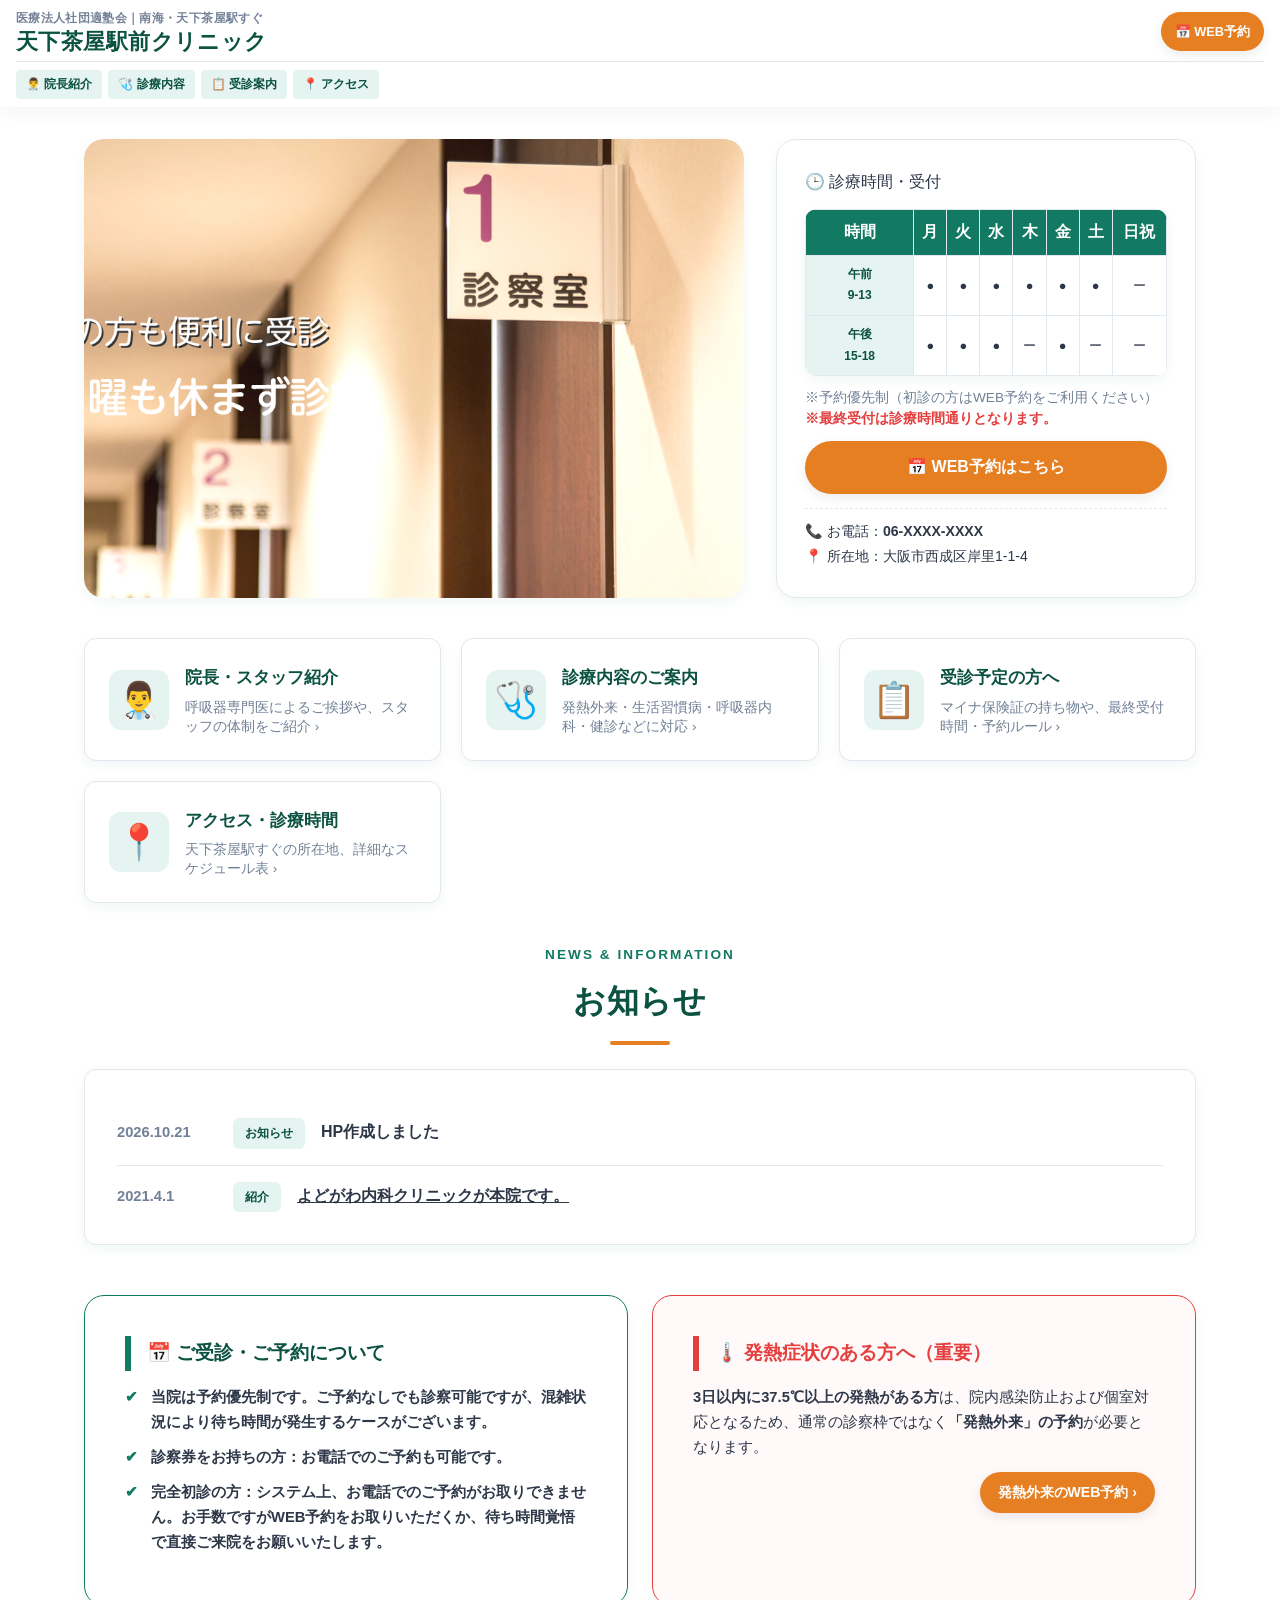
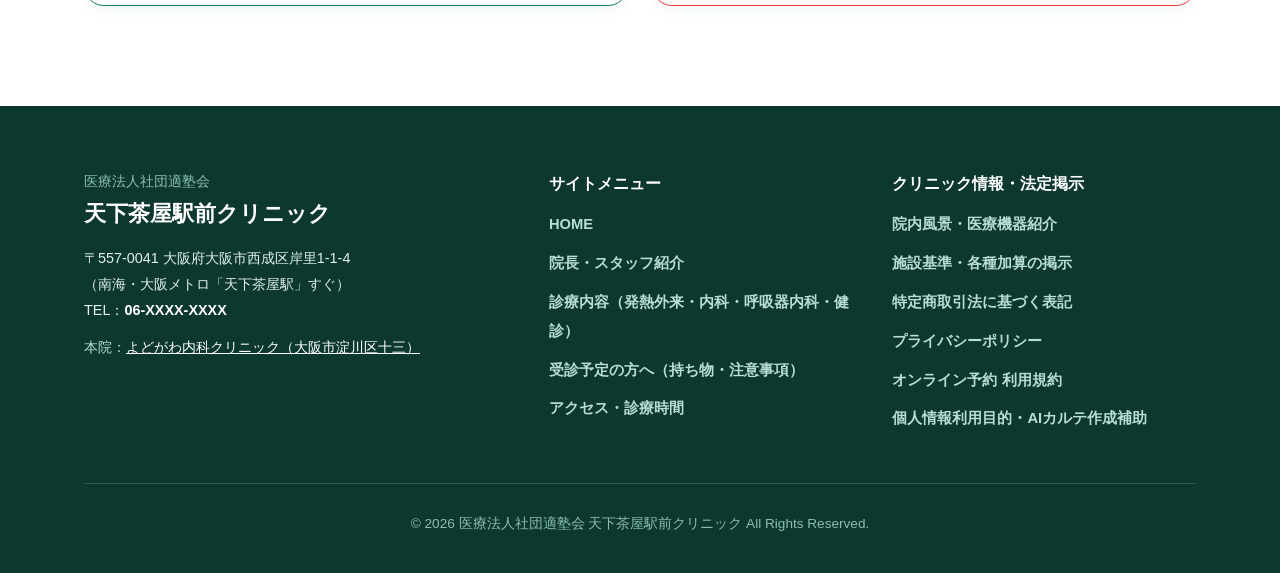
==== commit 965d3093: "ver1" ====
--- a/index.html
+++ b/index.html
@@ -118,8 +118,55 @@
       </div>
     </div>
 
-    <!-- お知らせ一覧（画像の下・診療時間の上に配置） -->
-    <section class="section" style="padding-top: 30px; padding-bottom: 30px;">
+    <!-- =====================================================
+         各ページへの誘導カード（バナー）セクション新設
+    ====================================================== -->
+    <section class="section" style="padding-top: 20px; padding-bottom: 20px;">
+      <div class="container">
+        <div style="display: grid; grid-template-columns: repeat(auto-fit, minmax(280px, 1fr)); gap: 20px;">
+          
+          <!-- 1. 院長・スタッフ紹介カード -->
+          <a href="staff.html" style="background: #fff; border: 1px solid var(--border-color); border-radius: var(--radius-md); padding: 24px; box-shadow: var(--shadow-sm); display: flex; align-items: center; gap: 16px; transition: transform 0.2s, border-color 0.2s;" onmouseover="this.style.transform='translateY(-4px)';this.style.borderColor='var(--primary)';" onmouseout="this.style.transform='translateY(0)';this.style.borderColor='var(--border-color)';">
+            <div style="font-size: 2.2rem; background: var(--primary-light); width: 60px; height: 60px; border-radius: 12px; display: flex; align-items: center; justify-content: center; flex-shrink: 0;">👨‍⚕️</div>
+            <div>
+              <h3 style="font-size: 1.05rem; color: var(--primary-dark); margin-bottom: 4px; font-weight: 800;">院長・スタッフ紹介</h3>
+              <p style="font-size: 0.85rem; color: var(--text-muted); line-height: 1.4;">呼吸器専門医によるご挨拶や、スタッフの体制をご紹介 ›</p>
+            </div>
+          </a>
+
+          <!-- 2. 診療内容カード -->
+          <a href="service.html" style="background: #fff; border: 1px solid var(--border-color); border-radius: var(--radius-md); padding: 24px; box-shadow: var(--shadow-sm); display: flex; align-items: center; gap: 16px; transition: transform 0.2s, border-color 0.2s;" onmouseover="this.style.transform='translateY(-4px)';this.style.borderColor='var(--primary)';" onmouseout="this.style.transform='translateY(0)';this.style.borderColor='var(--border-color)';">
+            <div style="font-size: 2.2rem; background: var(--primary-light); width: 60px; height: 60px; border-radius: 12px; display: flex; align-items: center; justify-content: center; flex-shrink: 0;">🩺</div>
+            <div>
+              <h3 style="font-size: 1.05rem; color: var(--primary-dark); margin-bottom: 4px; font-weight: 800;">診療内容のご案内</h3>
+              <p style="font-size: 0.85rem; color: var(--text-muted); line-height: 1.4;">発熱外来・生活習慣病・呼吸器内科・健診などに対応 ›</p>
+            </div>
+          </a>
+
+          <!-- 3. 受診予定の方へカード -->
+          <a href="guide.html" style="background: #fff; border: 1px solid var(--border-color); border-radius: var(--radius-md); padding: 24px; box-shadow: var(--shadow-sm); display: flex; align-items: center; gap: 16px; transition: transform 0.2s, border-color 0.2s;" onmouseover="this.style.transform='translateY(-4px)';this.style.borderColor='var(--primary)';" onmouseout="this.style.transform='translateY(0)';this.style.borderColor='var(--border-color)';">
+            <div style="font-size: 2.2rem; background: var(--primary-light); width: 60px; height: 60px; border-radius: 12px; display: flex; align-items: center; justify-content: center; flex-shrink: 0;">📋</div>
+            <div>
+              <h3 style="font-size: 1.05rem; color: var(--primary-dark); margin-bottom: 4px; font-weight: 800;">受診予定の方へ</h3>
+              <p style="font-size: 0.85rem; color: var(--text-muted); line-height: 1.4;">マイナ保険証の持ち物や、最終受付時間・予約ルール ›</p>
+            </div>
+          </a>
+
+          <!-- 4. アクセス・診療時間カード -->
+          <a href="access.html" style="background: #fff; border: 1px solid var(--border-color); border-radius: var(--radius-md); padding: 24px; box-shadow: var(--shadow-sm); display: flex; align-items: center; gap: 16px; transition: transform 0.2s, border-color 0.2s;" onmouseover="this.style.transform='translateY(-4px)';this.style.borderColor='var(--primary)';" onmouseout="this.style.transform='translateY(0)';this.style.borderColor='var(--border-color)';">
+            <div style="font-size: 2.2rem; background: var(--primary-light); width: 60px; height: 60px; border-radius: 12px; display: flex; align-items: center; justify-content: center; flex-shrink: 0;">📍</div>
+            <div>
+              <h3 style="font-size: 1.05rem; color: var(--primary-dark); margin-bottom: 4px; font-weight: 800;">アクセス・診療時間</h3>
+              <p style="font-size: 0.85rem; color: var(--text-muted); line-height: 1.4;">天下茶屋駅すぐの所在地、詳細なスケジュール表 ›</p>
+            </div>
+          </a>
+
+        </div>
+      </div>
+    </section>
+
+    <!-- お知らせ一覧 -->
+    <section class="section" style="padding-top: 20px; padding-bottom: 30px;">
       <div class="container">
         <div class="section-header" style="margin-bottom: 24px;">
           <span class="section-subtitle">NEWS &amp; INFORMATION</span>
@@ -133,7 +180,7 @@
       </div>
     </section>
 
-    <!-- ご受診・ご予約について ＆ 発熱症状のある方へ（PCでは横並び、スマホでは縦並びに自動切替） -->
+    <!-- ご受診・ご予約について ＆ 発熱症状のある方へ -->
     <section class="section" style="padding-bottom: 20px; padding-top: 20px;">
       <div class="container">
         <div class="grid-2" style="gap: 24px;">
@@ -179,4 +226,4 @@
 
   <script src="common.js"></script>
 </body>
-</html>+</html>
--- a/style.css
+++ b/style.css
@@ -577,4 +577,57 @@
   min-width: 260px;
   font-weight: 600;
   color: var(--text-main);
+}
+
+/* ===================================================
+   予約ナビモーダル用 スタイリッシュボタンの強化
+=================================================== */
+.navi-option-btn {
+  display: flex !important;
+  align-items: center !important;
+  justify-content: space-between !important;
+  width: 100% !important;
+  padding: 18px 24px !important;
+  background-color: #ffffff !important;
+  border: 1px solid var(--border-color) !important;
+  border-radius: var(--radius-md) !important;
+  font-weight: 700 !important;
+  font-size: 1.05rem !important;
+  color: var(--text-main) !important;
+  text-align: left !important;
+  cursor: pointer !important;
+  transition: all 0.25s cubic-bezier(0.16, 1, 0.3, 1) !important;
+  box-shadow: 0 2px 8px rgba(0, 0, 0, 0.03) !important;
+}
+
+.navi-option-btn::after {
+  content: "›";
+  font-size: 1.2rem;
+  color: var(--primary);
+  font-weight: bold;
+  transition: transform 0.2s ease;
+}
+
+.navi-option-btn:hover {
+  background: linear-gradient(135deg, var(--primary) 0%, var(--primary-dark) 100%) !important;
+  border-color: var(--primary) !important;
+  color: #ffffff !important;
+  transform: translateY(-3px) !important;
+  box-shadow: 0 10px 20px rgba(18, 122, 98, 0.2) !important;
+}
+
+.navi-option-btn:hover::after {
+  color: #ffffff;
+  transform: translateX(4px);
+}
+
+.navi-option-btn.primary {
+  background-color: var(--primary-light) !important;
+  border-color: #a3d9cd !important;
+  color: var(--primary-dark) !important;
+}
+
+.navi-option-btn.primary:hover {
+  background: linear-gradient(135deg, var(--primary) 0%, var(--primary-dark) 100%) !important;
+  color: #ffffff !important;
 }
